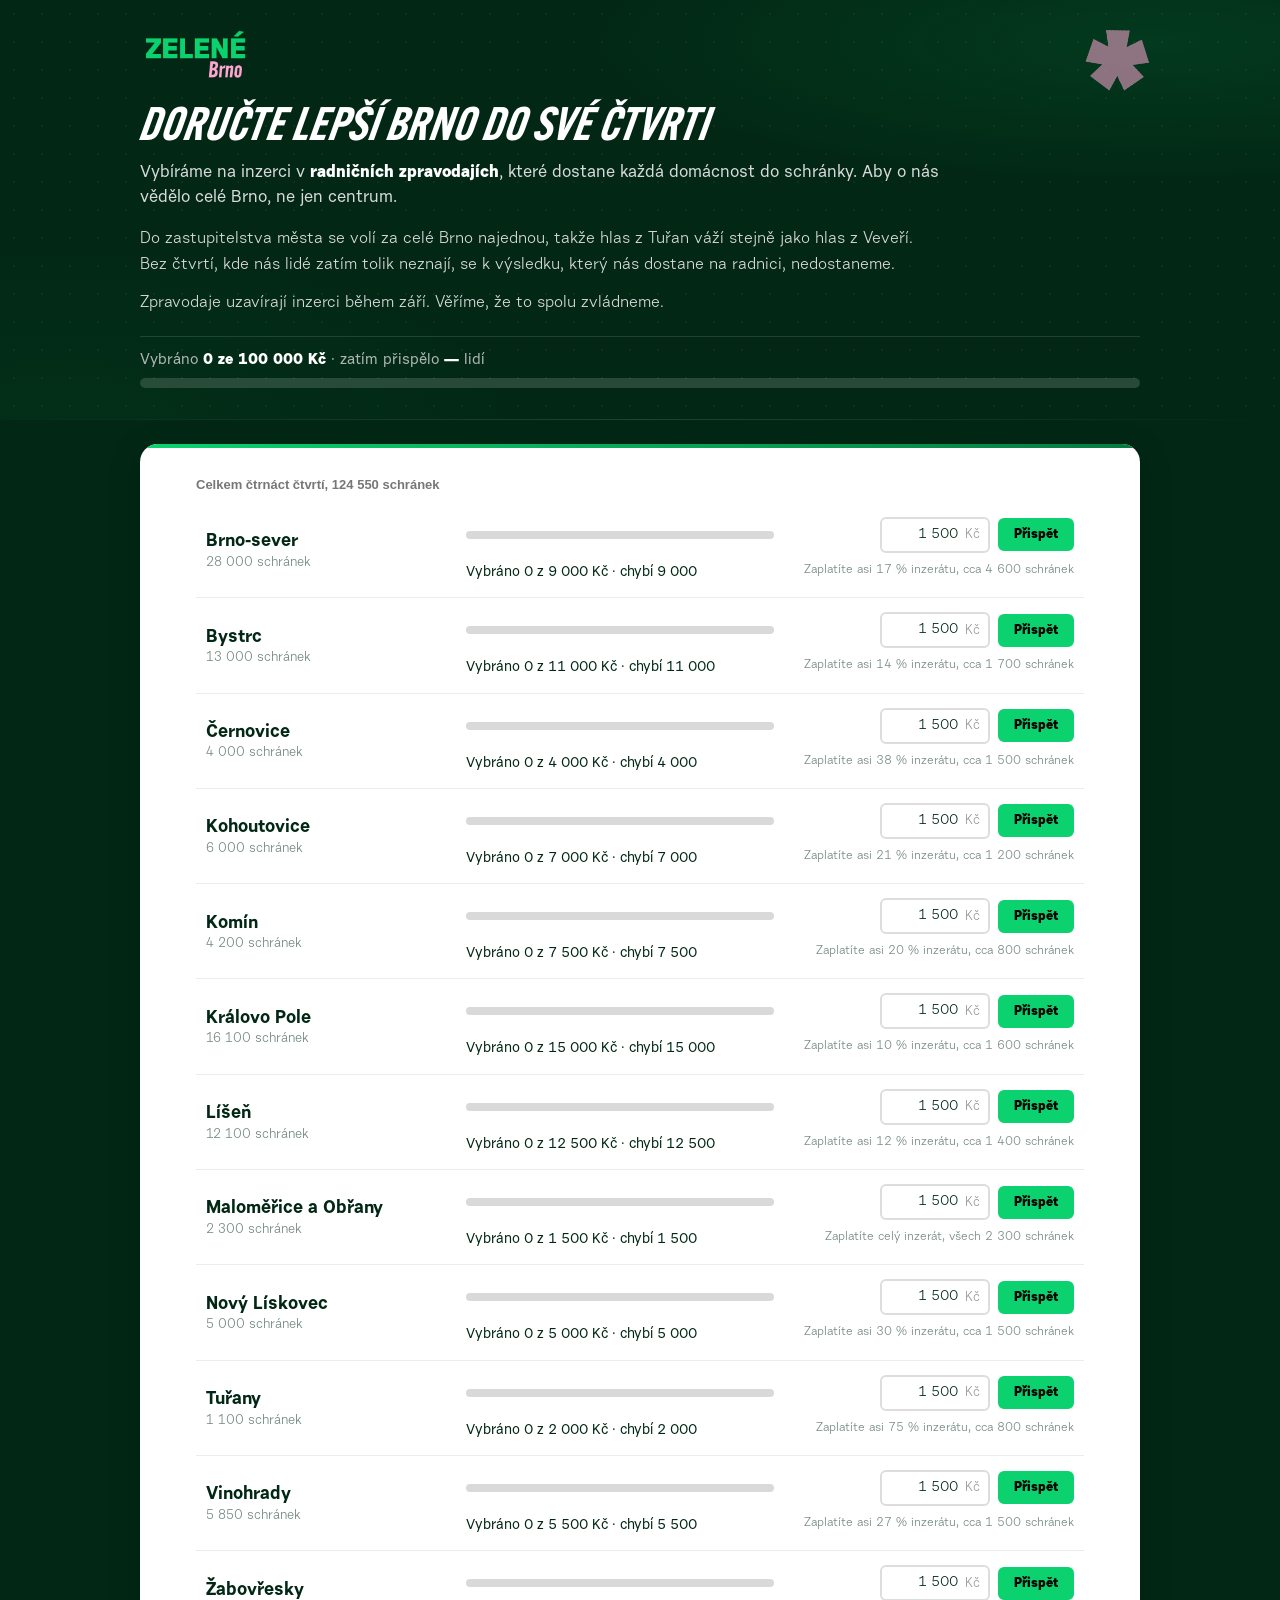
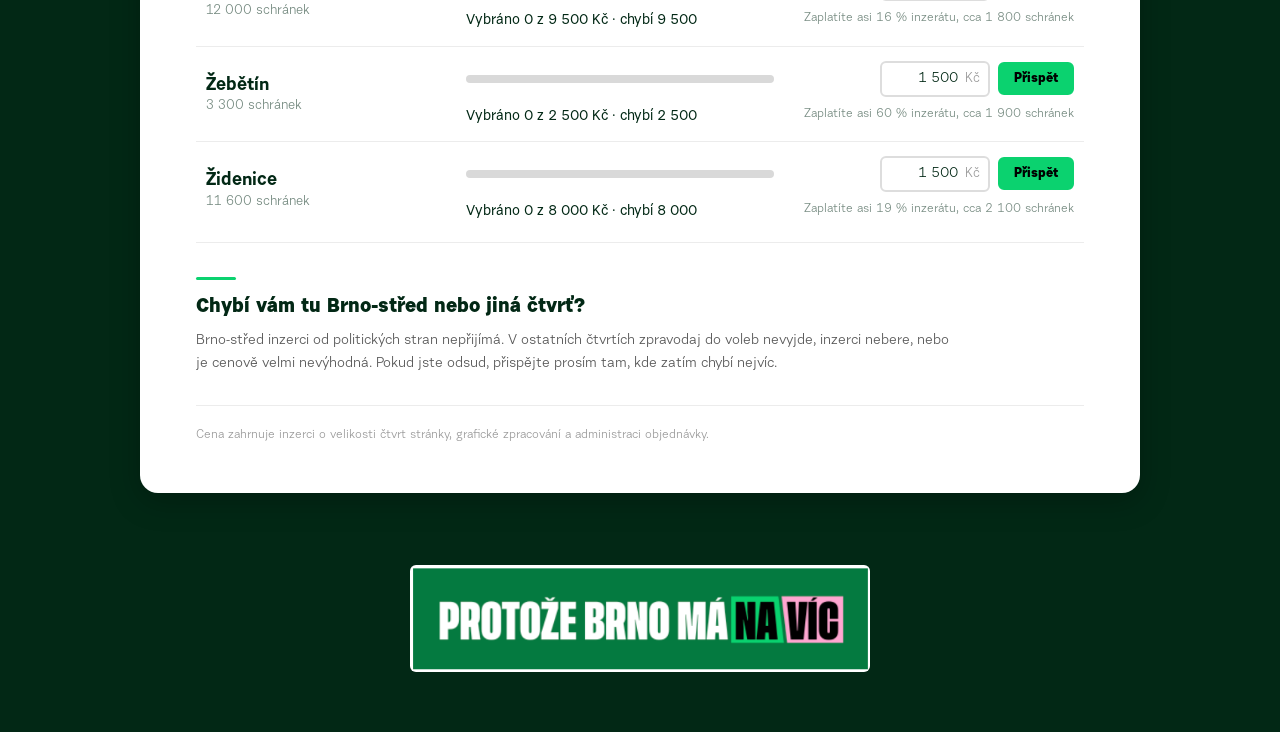
==== ctvrte.html @ e9f9b480 "ctvrte.html: přednastavit zprávu pro příjemce na "Dar pro Brno" Platí pro QR kód (pole MSG v SPD řet" ====
<!DOCTYPE html>
<html lang="cs">
<head>
<meta charset="UTF-8">
<meta name="viewport" content="width=device-width, initial-scale=1.0">
<title>Doručte lepší Brno do své čtvrti</title>
<meta name="description" content="Vybíráme na inzerci v radničních zpravodajích, aby o Zelených vědělo celé Brno, ne jen centrum. Vyberte si čtvrť a přispějte.">

<link rel="icon" type="image/png" sizes="32x32" href="assets/favicon-32.png">
<link rel="icon" type="image/png" sizes="16x16" href="assets/favicon-16.png">
<link rel="apple-touch-icon" sizes="180x180" href="assets/apple-touch-icon.png">

<meta property="og:type" content="website">
<meta property="og:locale" content="cs_CZ">
<meta property="og:site_name" content="LepsiBrno.cz">
<meta property="og:title" content="Doručte lepší Brno do své čtvrti">
<meta property="og:description" content="Vybíráme na inzerci v radničních zpravodajích, aby o nás vědělo celé Brno, ne jen centrum.">

<link rel="stylesheet" href="colors_and_type.css">
<style>
  *, *::before, *::after { box-sizing: border-box; margin: 0; padding: 0; }
  html { background: #022815; }
  body { font-family: 'UrbanGrotesk', sans-serif; background: #022815; color: #022815; overflow-x: hidden; }

  /* ============ HERO / HLAVIČKA ============ */
  .hero {
    background:
      radial-gradient(ellipse 80% 60% at 90% 10%, rgba(11,210,111,0.10) 0%, transparent 55%),
      radial-gradient(ellipse 60% 70% at 5% 100%, rgba(11,210,111,0.04) 0%, transparent 60%),
      #022815;
    color: #fff;
    position: relative; overflow: hidden;
    padding: 48px 80px 32px;
  }
  .hero::before {
    content: ''; position: absolute; inset: 0;
    background-image: radial-gradient(rgba(255,200,220,0.05) 1px, transparent 1px);
    background-size: 28px 28px;
    pointer-events: none; z-index: 0;
  }
  .hero::after {
    content: ''; position: absolute; left: 0; right: 0; bottom: 0; height: 1px;
    background: linear-gradient(90deg, transparent 0%, rgba(255,255,255,0.12) 50%, transparent 100%);
  }
  .hero-deco { position: absolute; pointer-events: none; z-index: 1; height: auto; display: block; }
  .hero-logo { width: 112px; height: auto; display: block; margin-top: -20px; margin-bottom: 16px; }
  /* Stejný princip jako na index.html: hero má větší boční padding než
     section, takže hero text sedí nad vnějším okrajem bílé karty — obsah
     karty je pak dál odsazený jejím vlastním (velkorysejším) paddingem. */
  .hero-inner { position: relative; z-index: 2; max-width: 1000px; margin: 0 auto; }

  .hero-title {
    font-family: 'SVGDEurotype', serif; font-style: italic; font-weight: 600;
    font-size: clamp(28px, 3.6vw, 50px);
    line-height: 1.1; letter-spacing: 0; color: #fff;
  }
  .hero-subtitle {
    margin-top: 14px;
    font-family: 'UrbanGrotesk', sans-serif;
    font-size: clamp(16px, 1.3vw, 20px);
    font-weight: 500; color: #d9d9d9; line-height: 1.5;
    max-width: 820px;
  }
  .hero-subtitle strong { color: #fff; font-weight: 800; }

  .total-progress-wrap {
    margin-top: 20px; padding-top: 16px;
    border-top: 1px solid rgba(255,255,255,0.12);
  }
  .total-progress-label {
    font-family: 'UrbanGrotesk', sans-serif; font-weight: 500;
    font-size: 15px; color: rgba(217,217,217,0.8);
    margin-bottom: 10px;
    font-variant-numeric: tabular-nums;
  }
  .total-progress-label strong { color: #fff; font-weight: 800; }
  .total-progress-track {
    height: 10px; background: rgba(255,255,255,0.15); border-radius: 40px; overflow: hidden;
  }
  .total-progress-fill {
    height: 100%; background: #ffa6d1; border-radius: 40px;
    width: 0%; transition: width 0.5s ease;
  }

  .narrative {
    margin-top: 16px;
    display: flex; flex-direction: column; gap: 12px;
    max-width: 800px;
  }
  .narrative p {
    font-family: 'UrbanGrotesk', sans-serif;
    font-size: 16px; line-height: 1.6; font-weight: 400;
    color: #d9d9d9;
  }
  .narrative p.narrative-cta {
    font-weight: 400; font-size: 16px; line-height: 1.6;
    color: #d9d9d9;
  }

  /* ============ SECTION / WHITE CARD ============ */
  .section { padding: 24px 40px 64px; background: transparent; }
  .section-inner {
    max-width: 1000px; margin: 0 auto;
    background: #fff; border-radius: 18px;
    padding: 32px 56px 48px;
    box-shadow: 0 8px 30px rgba(0,0,0,0.25);
    position: relative; overflow: hidden;
  }
  .section-inner::before {
    content: ''; position: absolute; top: 0; left: 0; right: 0; height: 4px;
    background: linear-gradient(90deg, #0bd26f 0%, #067a40 100%);
  }

  /* ============ DISTRICT TABLE ============ */
  .table-eyebrow {
    font-size: 13px; font-weight: 600;
    color: #777; margin-bottom: 8px;
    font-variant-numeric: tabular-nums;
  }
  .district-table { display: flex; flex-direction: column; }

  .district-row {
    display: grid;
    grid-template-columns: minmax(170px, 240px) minmax(200px, 1fr) minmax(240px, 280px);
    column-gap: 20px;
    row-gap: 4px;
    align-items: start;
    padding: 14px 10px;
    border-bottom: 1px solid #ececec;
    transition: background-color 0.2s;
  }
  .district-row:last-child { border-bottom: none; }
  .district-row.paid { background: rgba(11,210,111,0.08); }
  .district-row.selected { box-shadow: inset 3px 0 0 #022815; }

  .district-name-col { grid-column: 1; grid-row: 1 / 3; align-self: center; }
  .district-name {
    font-family: 'UrbanGrotesk', sans-serif;
    font-weight: 700; font-size: 18px; color: #022815; line-height: 1.25;
  }
  .district-mailboxes { font-size: 13px; color: rgba(2,40,21,0.55); margin-top: 2px; font-weight: 400; }

  .district-progress-col { grid-column: 2; grid-row: 1; align-self: center; }
  .district-bar-track {
    width: 100%; height: 8px; background: #d9d9d9; border-radius: 40px; overflow: hidden;
  }
  .district-bar-fill {
    height: 100%; border-radius: 40px; width: 0%;
    background: #ffa6d1;
    transition: width 0.4s ease;
  }
  .district-bar-fill.paid { background: var(--color-green); }

  .district-stat-row {
    grid-column: 2; grid-row: 2;
    padding-top: 6px;
  }
  .district-money-col {
    font-size: 14px; font-weight: 500; color: #022815; line-height: 1.45;
    font-variant-numeric: tabular-nums;
  }

  .district-action-col {
    grid-column: 3; grid-row: 1;
    display: flex; gap: 8px; justify-content: flex-end; align-items: center;
  }
  .district-input-wrap { position: relative; display: inline-flex; align-items: center; }
  .district-input {
    width: 110px; padding: 9px 30px 9px 10px;
    border: 2px solid #ddd; border-radius: 6px;
    font-size: 14px; font-family: 'UrbanGrotesk', sans-serif; color: #022815;
    text-align: right; outline: none; background: #fff;
    transition: border-color 0.2s;
    font-variant-numeric: tabular-nums;
  }
  .district-input:focus { border-color: var(--color-green); }
  .kc-suffix {
    position: absolute; right: 10px; font-size: 13px; color: #999; pointer-events: none;
  }
  .district-btn {
    background: var(--color-green); color: #000; border: 2px solid var(--color-green);
    padding: 8px 14px; border-radius: 6px;
    font-weight: 800; font-size: 13px; cursor: pointer; white-space: nowrap;
    font-family: 'UrbanGrotesk', sans-serif;
    transition: background 0.15s, opacity 0.15s;
  }
  .district-btn:hover:not(:disabled) { background: #09b060; border-color: #09b060; }
  .district-btn:disabled { opacity: 0.4; cursor: not-allowed; }
  /* Zaplacená čtvrť: tlačítko je sekundární (obrys, bez výplně), aby si
     zelená nekonkurovala sama se sebou — akce, i dokončený stav. */
  .district-btn.secondary {
    background: transparent; color: #022815; border-color: var(--color-green);
  }
  .district-btn.secondary:hover:not(:disabled) { background: rgba(11,210,111,0.1); border-color: var(--color-green); }

  .district-dynamic {
    grid-column: 3; grid-row: 2;
    font-size: 12px; line-height: 1.4; color: rgba(2,40,21,0.55);
    font-weight: 400; text-align: right; padding-top: 5px;
    min-height: 17px;
    font-variant-numeric: tabular-nums;
  }
  .district-dynamic.warn { color: #b23b3b; font-weight: 600; }

  /* ============ MISSING DISTRICTS ============ */
  .missing-block { margin-top: 6px; padding-top: 34px; border-top: 1px solid #ececec; }
  .missing-block .section-divider { width: 40px; height: 3px; background: var(--color-green); border-radius: 2px; margin: 0 0 14px; }
  .missing-block h2 {
    font-family: 'UrbanGrotesk', sans-serif; font-weight: 800; font-size: 20px;
    color: #022815; text-transform: none; letter-spacing: 0; line-height: 1.3;
    margin-bottom: 10px;
  }
  .missing-block p {
    font-size: 14px; line-height: 1.62; color: #555; font-weight: 400; max-width: 760px;
  }

  /* ============ PRICE NOTE ============ */
  .price-note {
    margin-top: 30px; padding-top: 20px; border-top: 1px solid #ececec;
    font-size: 12px; color: #999; line-height: 1.55; font-weight: 400;
  }

  /* ============ PAYMENT STEP ============ */
  #paymentView { display: none; }
  #paymentView.visible { display: block; }
  .payment-recap {
    display: flex; align-items: flex-start; justify-content: space-between; gap: 16px;
    margin-bottom: 26px; padding-bottom: 18px; border-bottom: 1px dashed #e6e6e6;
  }
  .payment-recap-text { font-size: 17px; font-weight: 600; color: #022815; line-height: 1.4; font-variant-numeric: tabular-nums; }
  .payment-recap-text strong { font-weight: 800; }
  .change-link {
    background: none; border: none; font-size: 13px; font-weight: 700; color: #067a40;
    text-decoration: underline; cursor: pointer; font-family: 'UrbanGrotesk', sans-serif;
    white-space: nowrap; flex-shrink: 0; margin-top: 2px;
  }
  .change-link:hover { color: var(--color-green); }

  .method-toggle { display: grid; grid-template-columns: 1fr 1fr; gap: 10px; margin-bottom: 26px; }
  .method-btn {
    padding: 14px 12px; border: 2px solid #e3e3e3; border-radius: 12px; background: #fff;
    cursor: pointer; font-family: inherit; font-size: 15px; font-weight: 700; color: #555;
    transition: border-color .15s, background .15s, color .15s; text-align: center;
  }
  .method-btn:hover { border-color: #bde9cd; }
  .method-btn.active { border-color: var(--color-green); background: #f0fbf5; color: #000; }
  .method-btn small { display: block; font-weight: 500; font-size: 12px; color: #888; margin-top: 3px; }

  .form-row { display: grid; grid-template-columns: 1fr 1fr; gap: 12px; margin-bottom: 12px; }
  .form-field { display: flex; flex-direction: column; gap: 4px; }
  .form-field label { font-size: 12px; font-weight: 700; color: #444; letter-spacing: 0.04em; text-transform: uppercase; }
  .form-field input {
    padding: 10px 13px; border: 2px solid #ddeee2; border-radius: 4px;
    font-size: 14px; font-family: 'UrbanGrotesk', sans-serif;
    transition: border-color 0.2s; outline: none; color: #022815; background: #fff;
  }
  .form-field input:focus { border-color: var(--color-green); }
  .form-single { margin-bottom: 12px; }

  .payment-submit {
    background: var(--color-green); color: #000; border: none;
    padding: 18px 30px; border-radius: 6px; font-size: 17px; font-weight: 800;
    cursor: pointer; font-family: 'UrbanGrotesk', sans-serif;
    box-shadow: 0 6px 20px rgba(11,210,111,0.35);
    transition: background 0.2s, transform 0.15s, box-shadow 0.2s;
    margin-top: 10px; width: 100%;
  }
  .payment-submit:hover { background: #09b060; transform: translateY(-1px); box-shadow: 0 10px 26px rgba(11,210,111,0.45); }

  .form-error {
    display: none;
    margin-top: 14px; font-size: 13px; color: #a30000; line-height: 1.55;
    background: #fff0f0; border: 1px solid #ffb3b3;
    border-radius: 6px; padding: 12px 14px;
  }
  .form-error.visible { display: block; }
  .form-error a { color: #a30000; text-decoration: underline; }

  .form-tax-note {
    margin-top: 16px;
    font-size: 13px; color: #555; line-height: 1.55;
    background: #f4fff8; border: 1px solid #d5eed8;
    border-radius: 6px; padding: 12px 14px;
  }
  .form-legal { font-size: 11px; color: #888; line-height: 1.55; margin-top: 18px; }

  /* ============ ÚSPĚŠNÁ PLATBA (PŘEVOD + QR) ============ */
  .success { display: none; }
  .success.visible { display: block; }
  .success h3 {
    font-family: 'UrbanGrotesk', sans-serif; font-weight: 800; font-size: 22px;
    color: #022815; margin-bottom: 8px;
  }
  .success-lead { font-size: 14px; color: #555; line-height: 1.55; margin-bottom: 20px; }

  .qr-wrap {
    display: flex; justify-content: center; padding: 20px;
    background: #f7f9f8; border-radius: 12px; margin-bottom: 20px;
  }
  .qr-wrap svg { width: 200px; height: 200px; display: block; }

  .payment-grid { display: grid; gap: 10px; margin-bottom: 20px; }
  .payment-row {
    display: grid; grid-template-columns: 140px 1fr auto; gap: 12px;
    align-items: center; padding: 12px 16px;
    background: #f4fff8; border-radius: 6px;
    border: 1px solid #d5eed8;
  }
  .payment-label { font-size: 11px; color: #666; text-transform: uppercase; letter-spacing: 0.08em; font-weight: 700; }
  .payment-value { font-size: 16px; font-weight: 700; color: #022815; word-break: break-all; font-variant-numeric: tabular-nums; }
  .copy-btn {
    background: #fff; border: 2px solid #d5eed8; border-radius: 4px;
    padding: 7px 12px; font-size: 11px; font-weight: 700; cursor: pointer;
    font-family: 'UrbanGrotesk', sans-serif;
    transition: all 0.18s; white-space: nowrap;
    text-transform: uppercase; letter-spacing: 0.04em;
    color: #067a40;
  }
  .copy-btn:hover, .copy-btn.copied { background: var(--color-green); border-color: var(--color-green); color: #000; }

  .instructions-note {
    background: #fff8e1; border-left: 3px solid #f5c842;
    padding: 14px 16px; border-radius: 4px;
    font-size: 13px; color: #444; line-height: 1.55;
  }
  .instructions-note strong { color: #000; }

  @media (max-width: 500px) {
    .payment-row { grid-template-columns: 1fr; gap: 6px; }
    .payment-row .copy-btn { justify-self: start; }
  }
  .form-legal a { color: #067a40; text-decoration: underline; }
  .form-legal a:hover { color: var(--color-green); }

  /* ============ REFRÉN KAMPANĚ ============ */
  .refren-wrap { background: #022815; padding: 8px 24px 56px; text-align: center; }
  .refren-wrap img { max-width: 460px; width: 100%; height: auto; border-radius: 6px; }

  /* ============ RESPONSIVE ============ */
  @media (max-width: 1024px) {
    .hero { padding: 56px 40px 36px; }
    .section { padding: 20px 40px 48px; }
  }

  /* 960px, ne 720px: mřížka řádku čtvrti (3 sloupce, min. šířka ~650px)
     by se jinak mezi 720-900px zúžila víc, než kolik potřebuje, a přetékala
     dřív, než by se stihla přepnout na skládané mobilní zobrazení. */
  @media (max-width: 960px) {
    .hero { padding: 40px 20px 24px; }
    .section { padding: 0 12px 32px; }
    .section-inner { padding: 16px 14px 20px; border-radius: 14px; }

    .district-row {
      display: flex; flex-direction: column; gap: 6px;
      padding: 14px 6px;
    }
    .district-name-col, .district-progress-col, .district-stat-row, .district-action-col, .district-dynamic {
      grid-column: unset; grid-row: unset; align-self: stretch;
    }
    .district-stat-row { padding-top: 2px; }
    .district-action-col { justify-content: flex-start; }
    .district-input { flex: 0 0 auto; width: 96px; }
    .district-btn { flex: 0 0 auto; padding: 10px 18px; }
    .district-dynamic { text-align: left; }

    .ad-word { display: none; }

    .payment-recap { flex-wrap: wrap; }
    .method-toggle { grid-template-columns: 1fr; }
    .form-row { grid-template-columns: 1fr; }
  }

  @media (min-width: 721px) {
    /* na desktopu se mobilní řádkové řazení nepoužívá, pořadí drží grid */
  }
</style>
</head>
<body>

<div id="mainView">

  <section class="hero">
    <img class="hero-deco" src="assets/hvezdicka-crop.png" alt="" style="top:6%;right:10%;width:70px;opacity:0.55;transform:rotate(-8deg)">
    <div class="hero-inner">
      <img class="hero-logo" src="assets/logo-zelene-brno-crop.png" alt="Zelené Brno">
      <h1 class="hero-title">Doručte lepší Brno do své čtvrti</h1>
      <p class="hero-subtitle">Vybíráme na inzerci v <strong>radničních zpravodajích</strong>, které dostane každá domácnost do schránky. Aby o nás vědělo celé Brno, ne jen centrum.</p>

      <div class="narrative">
        <p>Do zastupitelstva města se volí za celé Brno najednou, takže hlas z Tuřan váží stejně jako hlas z Veveří. Bez čtvrtí, kde nás lidé zatím tolik neznají, se k výsledku, který nás dostane na radnici, nedostaneme.</p>
        <p class="narrative-cta">Zpravodaje uzavírají inzerci během září. Věříme, že to spolu zvládneme.</p>
      </div>

      <div class="total-progress-wrap">
        <div class="total-progress-label">Vybráno <strong><span id="totalRaised">—</span> ze 100 000 Kč</strong> · zatím přispělo <strong id="donorCount">—</strong> lidí</div>
        <div class="total-progress-track">
          <div class="total-progress-fill" id="totalProgressFill"></div>
        </div>
      </div>
    </div>
  </section>

  <section class="section">
    <div class="section-inner">
      <p class="table-eyebrow">Celkem čtrnáct čtvrtí, <span id="totalMailboxes">—</span> schránek</p>
      <div class="district-table" id="districtTable"></div>

      <div class="missing-block">
        <div class="section-divider"></div>
        <h2>Chybí vám tu Brno-střed nebo jiná čtvrť?</h2>
        <p>Brno-střed inzerci od politických stran nepřijímá. V ostatních čtvrtích zpravodaj do voleb nevyjde, inzerci nebere, nebo je cenově velmi nevýhodná. Pokud jste odsud, přispějte prosím tam, kde zatím chybí nejvíc.</p>
      </div>

      <p class="price-note">Cena zahrnuje inzerci o velikosti čtvrt stránky, grafické zpracování a administraci objednávky.</p>
    </div>
  </section>

</div>

<div id="paymentView">
  <section class="section" style="padding-top: 0;">
    <div class="section-inner" style="max-width: 720px;">
      <div class="payment-recap">
        <p class="payment-recap-text" id="recapText">—</p>
        <button type="button" class="change-link" id="changeBtn">změnit</button>
      </div>

      <div class="method-toggle" id="methodToggle">
        <button type="button" class="method-btn active" data-method="transfer">Zaplatit převodem<small>z účtu</small></button>
        <button type="button" class="method-btn" data-method="card">Zaplatit kartou<small>přes Stripe</small></button>
      </div>

      <form id="donorForm">
        <div class="form-row">
          <div class="form-field">
            <label for="firstName">Jméno</label>
            <input id="firstName" name="firstName" required placeholder="Jméno">
          </div>
          <div class="form-field">
            <label for="lastName">Příjmení</label>
            <input id="lastName" name="lastName" required placeholder="Příjmení">
          </div>
        </div>
        <div class="form-row">
          <div class="form-field">
            <label for="birth">Datum narození</label>
            <input id="birth" name="birth" required placeholder="DD.MM.RRRR" pattern="\d{1,2}\.\d{1,2}\.\d{4}">
          </div>
          <div class="form-field">
            <label for="phone">Telefon <span style="font-weight:500;color:#999;text-transform:none;letter-spacing:0">(nepovinné)</span></label>
            <input id="phone" name="phone" type="tel" placeholder="+420 …">
          </div>
        </div>
        <div class="form-single">
          <div class="form-field">
            <label for="email">E-mail</label>
            <input id="email" name="email" type="email" required placeholder="tvuj@email.cz">
          </div>
        </div>
        <div class="form-single">
          <div class="form-field">
            <label for="street">Ulice a číslo popisné</label>
            <input id="street" name="street" required placeholder="Veveří 1234/56">
          </div>
        </div>
        <div class="form-row">
          <div class="form-field">
            <label for="city">Město</label>
            <input id="city" name="city" required placeholder="Brno">
          </div>
          <div class="form-field">
            <label for="zip">PSČ</label>
            <input id="zip" name="zip" required placeholder="602 00" pattern="\d{3} ?\d{2}">
          </div>
        </div>

        <button type="submit" class="payment-submit" id="paySubmitBtn">Zobrazit údaje k platbě →</button>

        <div class="form-error" id="formError"></div>

        <p class="form-tax-note">
          Souhrnný roční dar 1 000 Kč a vyšší si můžete odečíst od základu pro výpočet daně z příjmu.
        </p>

        <p class="form-legal">
          Strana zelených (IČ 00409740) zpracovává osobní údaje dárců na základě zákonné povinnosti evidovat dárce politických stran v souladu se zákonem č. 424/1991 Sb. Prosím, berte na vědomí, že osobní údaje v rozsahu jméno, příjmení, datum narození a obec trvalého bydliště budou zveřejněny na webových stránkách Strany zelených a Úřadu pro dohled nad hospodařením politických stran a hnutí v rámci výroční zprávy nebo zprávy o volební kampani. E-mailovou adresu a číslo telefonu zpracovává Strana zelených na základě svého oprávněného zájmu za účelem přímého marketingu a rozvoje vztahu s dárci. Proti takovému zpracování je možné vznést námitku na <a href="mailto:soukromi@zeleni.cz">soukromi@zeleni.cz</a>. Více o ochraně osobních údajů ve Straně zelených najdete na <a href="http://www.zeleni.cz/soukromi" target="_blank" rel="noopener">www.zeleni.cz/soukromi</a>.
        </p>
      </form>

      <div class="success" id="successBox">
        <h3>Díky!</h3>
        <p class="success-lead">Tady jsou tvoje platební údaje. Naskenuj QR kód přímo v bankovní aplikaci, nebo použij údaje níže ručně.</p>

        <div class="qr-wrap" id="qrWrap"><div id="qrCode"></div></div>

        <div class="payment-grid">
          <div class="payment-row">
            <span class="payment-label">Číslo účtu</span>
            <span class="payment-value" id="payAccount">—</span>
            <button class="copy-btn" data-copy-target="payAccount" type="button">Kopírovat</button>
          </div>
          <div class="payment-row">
            <span class="payment-label">Variabilní symbol</span>
            <span class="payment-value" id="payVs">—</span>
            <button class="copy-btn" data-copy-target="payVs" type="button">Kopírovat</button>
          </div>
          <div class="payment-row">
            <span class="payment-label">Částka</span>
            <span class="payment-value"><span id="payAmount">—</span> Kč</span>
            <button class="copy-btn" data-copy-target="payAmount" type="button">Kopírovat</button>
          </div>
        </div>

        <div class="instructions-note">
          Do zprávy pro příjemce napiš <strong>„Dar pro Brno"</strong> — je to zákonný požadavek.
        </div>
      </div>
    </div>
  </section>
</div>

<div class="refren-wrap">
  <img src="assets/refren-crop.png" alt="Protože Brno má na víc">
</div>

<script src="assets/qrcode.js"></script>
<script>
(function () {
  // Config — stejné API/fond/účet jako na index.html, jen jde o jednorázový
  // (ne pravidelný) dar. Společný AN tag je natvrdo v kódu podle zadání,
  // čtvrťový tag se dopočítá ze slugu jména (stejný vzor jako v mc.json).
  const API_URL = 'https://api.dary.zeleni.cz/payments';
  const FUND_ID = '57e111cd859b5a092c8c7c1a';
  const AN_URL = 'https://actionnetwork.org/api/v2/forms/bc501b67-c587-494a-bf1e-570a9f73e8f5/submissions/';
  const AN_TAG_COMMON = 'brno-2026-noviny';
  const BANK_ACCOUNT = '2400146729/2010';
  const BANK_IBAN = 'CZ5520100000002400146729';
  const CHECKOUT_URL = '/create-district-checkout.php';
  const LOG_URL = '/log-district-donation.php';
  const ERROR_CONTACT = 'kampan@zelenebrno.cz';

  const TRACKING = (function () {
    const params = new URLSearchParams(window.location.search);
    return {
      referrer: document.referrer || null,
      landing_page: window.location.href,
      utm_source: params.get('utm_source') || null,
      utm_medium: params.get('utm_medium') || null,
      utm_campaign: params.get('utm_campaign') || null,
      utm_content: params.get('utm_content') || null,
      utm_term: params.get('utm_term') || null,
    };
  })();

  // Pořadí je fixní, podle české abecedy — nikdy se nepřerovnává podle stavu.
  // "current" je 0, dokud se nenačte /stav.json (viz níže) — rozbitá tabulka
  // je horší než tabulka bez čísel, takže stránka musí fungovat i bez něj.
  const DISTRICTS = [
    { name: 'Brno-sever',            mailboxes: 28000, goal: 9000,  current: 0 },
    { name: 'Bystrc',                mailboxes: 13000, goal: 11000, current: 0 },
    { name: 'Černovice',             mailboxes: 4000,  goal: 4000,  current: 0 },
    { name: 'Kohoutovice',           mailboxes: 6000,  goal: 7000,  current: 0 },
    { name: 'Komín',                 mailboxes: 4200,  goal: 7500,  current: 0 },
    { name: 'Královo Pole',          mailboxes: 16100, goal: 15000, current: 0 },
    { name: 'Líšeň',                 mailboxes: 12100, goal: 12500, current: 0 },
    { name: 'Maloměřice a Obřany',   mailboxes: 2300,  goal: 1500,  current: 0 },
    { name: 'Nový Lískovec',         mailboxes: 5000,  goal: 5000,  current: 0 },
    { name: 'Tuřany',                mailboxes: 1100,  goal: 2000,  current: 0 },
    { name: 'Vinohrady',             mailboxes: 5850,  goal: 5500,  current: 0 },
    { name: 'Žabovřesky',            mailboxes: 12000, goal: 9500,  current: 0 },
    { name: 'Žebětín',               mailboxes: 3300,  goal: 2500,  current: 0 },
    { name: 'Židenice',              mailboxes: 11600, goal: 8000,  current: 0 },
  ];

  const MIN_DONATION = 50;
  const DEFAULT_AMOUNT = 1500;
  const amounts = DISTRICTS.map(() => DEFAULT_AMOUNT);
  let lastDistrictIndex = null;

  function formatNumber(n) {
    n = Math.round(n);
    let s = String(Math.abs(n)).replace(/\B(?=(\d{3})+(?!\d))/g, ' ');
    return (n < 0 ? '-' : '') + s;
  }

  function slug(s) {
    return s.normalize('NFD').replace(/[̀-ͯ]/g, '')
      .toLowerCase().replace(/[^a-z0-9]+/g, '-').replace(/(^-|-$)/g, '');
  }

  // Schránky: zaokrouhleno na stovky, u čísel nad tisíc klidně na půltisíce.
  // Vždy zaokrouhleno DOLŮ (nikdy nepřestřelit skutečnost) — na stovky pod
  // 5 000, na půltisíce nad tím.
  function roundMailboxes(x) {
    if (x <= 0) return 0;
    const base = x < 5000 ? 100 : 500;
    return Math.floor(x / base) * base;
  }

  function parseAmount(raw) {
    const digits = raw.replace(/[^\d]/g, '');
    return digits ? parseInt(digits, 10) : 0;
  }

  function mailboxesForAmount(d, amount) {
    return roundMailboxes((amount / d.goal) * d.mailboxes);
  }

  // mc klíč = slug jména — stejný vzor jako klíče v /data/mc.json na
  // serveru, takže se dá spárovat s /stav.json bez dalšího mapování.
  DISTRICTS.forEach(d => { d.mcKey = slug(d.name); });

  const table = document.getElementById('districtTable');

  function districtRowHTML(d, i) {
    const isPaid = d.current >= d.goal;
    const pct = Math.round((d.current / d.goal) * 100);
    const barWidth = isPaid ? 100 : Math.min(pct, 100);
    const remaining = d.goal - d.current;
    const statusText = isPaid ? ' · Zaplaceno' : ` · chybí ${formatNumber(remaining)}`;
    return `
      <div class="district-row${isPaid ? ' paid' : ''}" data-index="${i}" id="ctvrt-${slug(d.name)}">
        <div class="district-name-col">
          <div class="district-name">${d.name}</div>
          <div class="district-mailboxes">${formatNumber(d.mailboxes)} schránek</div>
        </div>

        <div class="district-progress-col">
          <div class="district-bar-track"><div class="district-bar-fill${isPaid ? ' paid' : ''}" style="width:${barWidth}%"></div></div>
        </div>

        <div class="district-stat-row">
          <div class="district-money-col">Vybráno ${formatNumber(d.current)} z ${formatNumber(d.goal)} Kč${statusText}</div>
        </div>

        <div class="district-action-col">
          <div class="district-input-wrap">
            <input class="district-input" type="text" inputmode="numeric" pattern="[0-9\\s]*"
                   value="${formatNumber(DEFAULT_AMOUNT)}"
                   aria-label="Částka daru pro čtvrť ${d.name}">
            <span class="kc-suffix">Kč</span>
          </div>
          <button class="district-btn${isPaid ? ' secondary' : ''}" type="button" aria-label="Přispět do čtvrti ${d.name}">
            <span class="btn-label">Přispět</span>
          </button>
        </div>

        <div class="district-dynamic"></div>
      </div>`;
  }

  table.innerHTML = DISTRICTS.map(districtRowHTML).join('');

  function updateDynamic(i) {
    const d = DISTRICTS[i];
    const row = table.querySelector(`.district-row[data-index="${i}"]`);
    const btn = row.querySelector('.district-btn');
    const btnLabel = btn.querySelector('.btn-label');
    const dynEl = row.querySelector('.district-dynamic');
    const amount = amounts[i];

    if (!amount || amount <= 0) {
      dynEl.textContent = '';
      dynEl.classList.remove('warn');
      btn.disabled = true;
      btnLabel.textContent = 'Zadejte částku';
      return;
    }

    btnLabel.textContent = 'Přispět';

    if (amount < MIN_DONATION) {
      dynEl.textContent = 'Minimální dar je 50 Kč';
      dynEl.classList.add('warn');
      btn.disabled = true;
      return;
    }

    btn.disabled = false;
    dynEl.classList.remove('warn');

    const isPaid = d.current >= d.goal;
    if (isPaid) {
      dynEl.textContent = 'Zaplaceno, dar použijeme tam, kde chybí';
      return;
    }

    const remaining = d.goal - d.current;
    if (amount >= d.goal) {
      dynEl.textContent = `Zaplatíte celý inzerát, všech ${formatNumber(d.mailboxes)} schránek`;
    } else if (amount >= remaining) {
      dynEl.textContent = 'Doplatíte zbytek inzerátu';
    } else {
      const pct = Math.round((amount / d.goal) * 100);
      const boxes = mailboxesForAmount(d, amount);
      dynEl.innerHTML = `Zaplatíte asi ${pct} %<span class="ad-word"> inzerátu</span>, cca ${formatNumber(boxes)} schránek`;
    }
  }

  table.addEventListener('input', (e) => {
    if (!e.target.matches('.district-input')) return;
    const row = e.target.closest('.district-row');
    const i = Number(row.dataset.index);
    const value = parseAmount(e.target.value);
    amounts[i] = value;
    e.target.value = value ? formatNumber(value) : '';
    updateDynamic(i);
  });

  table.addEventListener('click', (e) => {
    const btn = e.target.closest('.district-btn');
    if (!btn || btn.disabled) return;
    const row = btn.closest('.district-row');
    const i = Number(row.dataset.index);
    openPayment(i);
  });

  DISTRICTS.forEach((_, i) => updateDynamic(i));

  // Cíl a počet schránek jsou statické (z konfigurace), takže se dají
  // spočítat hned. "Vybráno" a počet dárců čekají na /stav.json.
  const totalGoal = DISTRICTS.reduce((sum, d) => sum + d.goal, 0);
  const totalMailboxes = DISTRICTS.reduce((sum, d) => sum + d.mailboxes, 0);
  document.getElementById('totalMailboxes').textContent = formatNumber(totalMailboxes);

  // Aktualizuje bar/text jednoho řádku podle d.current, beze změny toho, co
  // uživatel případně už napsal do pole s částkou.
  function updateRowStatus(i) {
    const d = DISTRICTS[i];
    const row = table.querySelector(`.district-row[data-index="${i}"]`);
    if (!row) return;
    const isPaid = d.current >= d.goal;
    const pct = Math.round((d.current / d.goal) * 100);
    const barWidth = isPaid ? 100 : Math.min(pct, 100);
    const remaining = d.goal - d.current;
    const statusText = isPaid ? ' · Zaplaceno' : ` · chybí ${formatNumber(remaining)}`;

    row.classList.toggle('paid', isPaid);
    const barFill = row.querySelector('.district-bar-fill');
    barFill.classList.toggle('paid', isPaid);
    barFill.style.width = barWidth + '%';
    row.querySelector('.district-money-col').textContent =
      `Vybráno ${formatNumber(d.current)} z ${formatNumber(d.goal)} Kč${statusText}`;
    row.querySelector('.district-btn').classList.toggle('secondary', isPaid);
    updateDynamic(i);
  }

  function renderTotals() {
    const totalRaised = DISTRICTS.reduce((sum, d) => sum + d.current, 0);
    document.getElementById('totalRaised').textContent = formatNumber(totalRaised);
    document.getElementById('totalProgressFill').style.width =
      Math.min(100, totalGoal ? (totalRaised / totalGoal) * 100 : 0) + '%';
  }
  renderTotals();

  // Načtení /stav.json — jedinkrát při načtení stránky, dál se během
  // návštěvy nic netahá. Když se nenačte, stránka zůstává s cíli
  // z konfigurace a prázdnými bary (current zůstává 0) — rozbitá tabulka
  // by byla horší než tabulka bez čísel.
  //
  // Výjimka z cache: návrat z platby kartou (Stripe redirect na
  // ?dar=1) načte stav.json znovu s náhodným parametrem, ať dárce
  // hned vidí svůj příspěvek v baru své čtvrti.
  (function loadStav() {
    const cameBackFromPayment = new URLSearchParams(window.location.search).get('dar') === '1';
    const url = cameBackFromPayment ? `/stav.json?t=${Date.now()}` : '/stav.json';
    fetch(url, { cache: cameBackFromPayment ? 'no-store' : 'default' })
      .then(r => r.ok ? r.json() : null)
      .then(applyStav)
      .catch(() => { /* necháme cíle z konfigurace a prázdné bary */ });
  })();

  function applyStav(stav) {
    if (!stav || typeof stav !== 'object' || !stav.mc) return;
    DISTRICTS.forEach((d, i) => {
      const s = stav.mc[d.mcKey];
      if (s && typeof s.vybrano === 'number') {
        d.current = s.vybrano;
        updateRowStatus(i);
      }
    });
    if (stav.celkem) {
      if (typeof stav.celkem.vybrano === 'number') {
        // Celkem počítáme ze čtvrtí (renderTotals), ale kdyby /stav.json
        // obsahoval i čtvrť, kterou frontend nezná, použijeme raději jeho
        // vlastní součet — je autoritativní.
        document.getElementById('totalRaised').textContent = formatNumber(stav.celkem.vybrano);
        document.getElementById('totalProgressFill').style.width =
          Math.min(100, totalGoal ? (stav.celkem.vybrano / totalGoal) * 100 : 0) + '%';
      }
      if (typeof stav.celkem.darcu === 'number') {
        document.getElementById('donorCount').textContent = formatNumber(stav.celkem.darcu);
      }
    } else {
      renderTotals();
    }
  }

  // ============ PLATBA ============
  // Platební část se objeví až po kliknutí na Přispět u konkrétní čtvrti —
  // do té doby zůstává skrytá. Zůstává ale na stejné stránce (žádný přechod
  // na novou stránku), jen se k ní plynule doscrolluje.
  const paymentView = document.getElementById('paymentView');
  const recapText = document.getElementById('recapText');
  const changeBtn = document.getElementById('changeBtn');
  const donorForm = document.getElementById('donorForm');
  const successBox = document.getElementById('successBox');
  const errorBox = document.getElementById('formError');
  const submitBtn = document.getElementById('paySubmitBtn');
  const originalBtnHTML = submitBtn.innerHTML;

  function describeContribution(d, amount) {
    const amountStr = `<strong>${formatNumber(amount)} Kč</strong>`;
    const isPaid = d.current >= d.goal;
    if (isPaid) {
      return `Váš dar ve výši ${amountStr} pro <strong>${d.name}</strong> použijeme tam, kde inzerce ještě chybí.`;
    }
    const remaining = d.goal - d.current;
    if (amount >= d.goal) {
      return `Váš dar ve výši ${amountStr} zaplatí celý inzerát pro <strong>${d.name}</strong> — všech <strong>${formatNumber(d.mailboxes)} schránek</strong>.`;
    }
    if (amount >= remaining) {
      return `Váš dar ve výši ${amountStr} doplatí zbytek inzerátu pro <strong>${d.name}</strong>.`;
    }
    const boxes = mailboxesForAmount(d, amount);
    return `Váš dar ve výši ${amountStr} přispěje na inzerát do <strong>cca ${formatNumber(boxes)} schránek</strong> pro <strong>${d.name}</strong>.`;
  }

  function openPayment(i) {
    lastDistrictIndex = i;
    const d = DISTRICTS[i];
    recapText.innerHTML = describeContribution(d, amounts[i]);
    errorBox.classList.remove('visible');
    successBox.classList.remove('visible');
    donorForm.style.display = '';
    table.querySelectorAll('.district-row.selected').forEach(r => r.classList.remove('selected'));
    const rowEl = table.querySelector(`.district-row[data-index="${i}"]`);
    if (rowEl) rowEl.classList.add('selected');
    paymentView.classList.add('visible');
    paymentView.scrollIntoView({ behavior: 'smooth', block: 'start' });
  }

  changeBtn.addEventListener('click', () => {
    paymentView.classList.remove('visible');
    table.querySelectorAll('.district-row.selected').forEach(r => r.classList.remove('selected'));
    if (lastDistrictIndex !== null) {
      const d = DISTRICTS[lastDistrictIndex];
      const el = document.getElementById('ctvrt-' + slug(d.name));
      if (el) el.scrollIntoView({ behavior: 'smooth', block: 'center' });
    }
  });

  // Přepínač platební metody
  const methodBtns = document.querySelectorAll('.method-btn');
  let paymentMethod = 'transfer';
  methodBtns.forEach(b => {
    b.addEventListener('click', () => {
      paymentMethod = b.dataset.method;
      methodBtns.forEach(x => x.classList.toggle('active', x === b));
      submitBtn.innerHTML = paymentMethod === 'card'
        ? 'Zaplatit kartou →'
        : 'Zobrazit údaje k platbě →';
    });
  });

  // SPD ("QR Platba") — český standard pro QR platební kódy, viz Česká
  // bankovní asociace. Vyžaduje IBAN uvnitř pole ACC, ne číslo účtu ve
  // tvaru předčíslí-číslo/kód banky.
  function renderQr(amount, vs) {
    const spd = `SPD*1.0*ACC:${BANK_IBAN}*AM:${amount.toFixed(2)}*CC:CZK*X-VS:${vs}*MSG:Dar pro Brno`;
    const qr = qrcode(0, 'M');
    qr.addData(spd);
    qr.make();
    document.getElementById('qrCode').innerHTML = qr.createSvgTag(5);
  }

  function collectDonor() {
    return {
      type: 'person',
      name: document.getElementById('firstName').value.trim(),
      surname: document.getElementById('lastName').value.trim(),
      birth: document.getElementById('birth').value.trim(),
      email: document.getElementById('email').value.trim(),
      mobile: document.getElementById('phone').value.trim(),
      address: document.getElementById('street').value.trim(),
      city: document.getElementById('city').value.trim(),
      zip: document.getElementById('zip').value.trim(),
    };
  }

  donorForm.addEventListener('submit', async (e) => {
    e.preventDefault();
    errorBox.classList.remove('visible');

    if (lastDistrictIndex === null) return;
    const d = DISTRICTS[lastDistrictIndex];
    const amount = amounts[lastDistrictIndex];
    if (!amount || amount < MIN_DONATION) return; // tlačítko by v tu chvíli mělo být disabled

    const donor = collectDonor();

    // ---- Platba kartou -> Stripe Checkout (jednorázová platba) --------------
    if (paymentMethod === 'card') {
      submitBtn.disabled = true;
      submitBtn.innerHTML = 'Přesměrovávám na platební bránu…';
      try {
        const resp = await fetch(CHECKOUT_URL, {
          method: 'POST',
          headers: { 'Content-Type': 'application/json' },
          body: JSON.stringify({ mc: d.mcKey, amount, donor, tracking: TRACKING }),
        });
        if (!resp.ok) throw new Error('HTTP ' + resp.status);
        const data = await resp.json();
        if (!data.url) throw new Error('Chybí platební URL');
        window.location.href = data.url;
      } catch (err) {
        console.error('Checkout error:', err);
        submitBtn.disabled = false;
        submitBtn.innerHTML = originalBtnHTML;
        errorBox.innerHTML = 'Platbu kartou se nepodařilo zahájit. Zkuste to prosím znovu, nebo nás kontaktujte na <a href="mailto:' + ERROR_CONTACT + '">' + ERROR_CONTACT + '</a>.';
        errorBox.classList.add('visible');
      }
      return;
    }

    // ---- Platba převodem -----------------------------------------------------
    // Pořadí stejné jako u hlavního darovacího toku na index.html: log
    // (dary.jsonl) a Action Network se odpálí spolu bez čekání, teprve
    // pak se čeká na VS z API dary.zeleni.cz.
    (function logDonation() {
      fetch(LOG_URL, {
        method: 'POST',
        headers: { 'Content-Type': 'application/json' },
        body: JSON.stringify({ mc: d.mcKey, amount, method: 'prevod', donor }),
        keepalive: true,
      })
        .then(() => fetch(`/stav.json?t=${Date.now()}`, { cache: 'no-store' }))
        .then(r => r.ok ? r.json() : null)
        .then(applyStav)
        .catch(err => console.warn('Log/refresh dárcovství selhal:', err));
    })();

    (function submitToActionNetwork() {
      const tags = [AN_TAG_COMMON, AN_TAG_COMMON + '-' + d.mcKey];
      const anBody = {
        person: {
          given_name: donor.name,
          family_name: donor.surname,
          email_addresses: [{ address: donor.email }],
          phone_numbers: donor.mobile ? [{ number: donor.mobile }] : undefined,
          postal_addresses: [{
            address_lines: donor.address ? [donor.address] : undefined,
            locality: donor.city,
            postal_code: donor.zip,
            country: 'CZ',
          }],
          custom_fields: {
            datum_narozeni: donor.birth,
            castka_daru: amount,
            mc: d.mcKey,
            mc_nazev: d.name,
            zpusob_platby: 'prevod',
            utm_source: TRACKING.utm_source,
            utm_medium: TRACKING.utm_medium,
            utm_campaign: TRACKING.utm_campaign,
            utm_content: TRACKING.utm_content,
            utm_term: TRACKING.utm_term,
          },
        },
        'action_network:referrer_data': {
          source: TRACKING.utm_source || 'lepsibrno.cz',
          referrer: TRACKING.referrer,
          website: TRACKING.landing_page,
        },
        add_tags: tags,
        triggers: { autoresponse: { enabled: false } },
      };
      fetch(AN_URL, {
        method: 'POST',
        headers: { 'Content-Type': 'application/json' },
        body: JSON.stringify(anBody),
        keepalive: true,
      }).catch(err => console.warn('Action Network submit failed:', err));
    })();

    const payload = {
      fund: FUND_ID,
      donor,
      payment: { method: 'transfer', amount, periodical: false },
    };

    submitBtn.disabled = true;
    submitBtn.innerHTML = 'Odesílám…';

    try {
      const resp = await fetch(API_URL, {
        method: 'POST',
        headers: { 'Content-Type': 'application/json' },
        body: JSON.stringify(payload),
      });
      if (!resp.ok) throw new Error('HTTP ' + resp.status);
      const data = await resp.json();
      const vs = data.vs || '—';

      document.getElementById('payAccount').textContent = BANK_ACCOUNT;
      document.getElementById('payVs').textContent = vs;
      document.getElementById('payAmount').textContent = formatNumber(amount);
      if (vs !== '—') renderQr(amount, vs);

      donorForm.style.display = 'none';
      successBox.classList.add('visible');
      successBox.scrollIntoView({ behavior: 'smooth', block: 'start' });
    } catch (err) {
      console.error('Submit error:', err);
      submitBtn.disabled = false;
      submitBtn.innerHTML = originalBtnHTML;
      errorBox.innerHTML = 'Něco se pokazilo. Zkuste to prosím znovu, nebo nás kontaktujte na <a href="mailto:' + ERROR_CONTACT + '">' + ERROR_CONTACT + '</a>.';
      errorBox.classList.add('visible');
    }
  });

  // Kopírování platebních údajů do schránky
  document.querySelectorAll('.copy-btn').forEach(btn => {
    btn.addEventListener('click', async () => {
      const target = document.getElementById(btn.dataset.copyTarget);
      if (!target) return;
      const text = target.textContent.trim();
      try {
        await navigator.clipboard.writeText(text);
      } catch {
        const ta = document.createElement('textarea');
        ta.value = text; document.body.appendChild(ta); ta.select();
        document.execCommand('copy'); ta.remove();
      }
      const orig = btn.textContent;
      btn.textContent = 'Zkopírováno ✓';
      btn.classList.add('copied');
      setTimeout(() => { btn.textContent = orig; btn.classList.remove('copied'); }, 1600);
    });
  });
})();
</script>

</body>
</html>
---- colors_and_type.css ----
/* ============================================================
   Zelení Brno 2026 — Design System
   colors_and_type.css
   ============================================================ */

/* ── Fonts ────────────────────────────────────────────────── */
@font-face {
  font-family: 'TuskerGrotesk';
  src: url('fonts/TuskerGrotesk-5700Bold.woff2') format('woff2');
  font-weight: 700;
  font-style: normal;
}

@font-face {
  font-family: 'SVGDEurotype';
  src: url('fonts/SVGD-Eurotype-Soft-Demi.otf') format('opentype');
  font-weight: 600;
  font-style: normal;
}

@font-face {
  font-family: 'UrbanGrotesk';
  src: url('fonts/Urban-Grotesk-Regular.otf') format('opentype');
  font-weight: 400;
  font-style: normal;
}

@font-face {
  font-family: 'UrbanGrotesk';
  src: url('fonts/Urban-Grotesk-Medium.otf') format('opentype');
  font-weight: 500;
  font-style: normal;
}

@font-face {
  font-family: 'UrbanGrotesk';
  src: url('fonts/Urban-Grotesk-Semibold.otf') format('opentype');
  font-weight: 600;
  font-style: normal;
}

@font-face {
  font-family: 'UrbanGrotesk';
  src: url('fonts/Urban-Grotesk-Bold.otf') format('opentype');
  font-weight: 700;
  font-style: normal;
}

@font-face {
  font-family: 'UrbanGrotesk';
  src: url('fonts/Urban-Grotesk-Black.otf') format('opentype');
  font-weight: 900;
  font-style: normal;
}

/* ── Base Color Tokens ────────────────────────────────────── */
:root {
  --color-green:       #0bd26f;
  --color-pink:        #ffa6d1;
  --color-gray:        #d9d9d9;
  --color-black:       #000000;
  --color-white:       #ffffff;

  --color-green-dark:  #067a40;   /* gradient end */
  --color-green-mid:   #09b060;   /* hover state */

  /* Gradient */
  --gradient-primary:  linear-gradient(160deg, #0bd26f 0%, #067a40 100%);

  /* Semantic */
  --color-bg:          var(--color-white);
  --color-bg-dark:     var(--color-black);
  --color-bg-green:    var(--color-green);
  --color-fg:          var(--color-black);
  --color-fg-on-green: var(--color-black);
  --color-fg-on-dark:  var(--color-white);
  --color-accent:      var(--color-green);
  --color-accent-soft: var(--color-pink);
  --color-muted:       var(--color-gray);

  /* Decorative shape colors */
  --color-deco-primary: var(--color-pink);   /* 75% usage */
  --color-deco-secondary: var(--color-gray); /* 25% usage */
}

/* ── Base Typography Tokens ───────────────────────────────── */
:root {
  /* Font families */
  --font-display:    'TuskerGrotesk', sans-serif;
  --font-italic:     'SVGDEurotype', serif;
  --font-ui-heavy:   'UrbanGrotesk', sans-serif;
  --font-ui:         'UrbanGrotesk', sans-serif;

  /* Font weights */
  --fw-regular:   400;
  --fw-medium:    500;
  --fw-semibold:  600;
  --fw-bold:      700;
  --fw-black:     900;

  /* TuskerGrotesk rules */
  --display-transform:  uppercase;
  --display-spacing:    0.02em;

  /* Base scale (at 1080px canvas width) */
  --fs-hero-title:      50px;
  --fs-hero-subtitle:   26px;
  --fs-content-title:   36px;
  --fs-content-body:    26px;
  --fs-quote:           26px;
  --fs-quote-author:    16px;
  --fs-quote-role:      13px;
  --fs-stat-number:     80px;
  --fs-stat-unit:       26px;
  --fs-stat-desc:       26px;
  --fs-cta:             60px;
  --fs-cta-url:         26px;
  --fs-image-title:     38px;
  --fs-image-caption:   16px;
  --fs-ba-title:        32px;
  --fs-ba-label:        16px;
}

/* ── Semantic Typography Styles ───────────────────────────── */

/* H1 — hero display title */
h1, .h1 {
  font-family: var(--font-display);
  font-weight: var(--fw-bold);
  font-size: var(--fs-hero-title);
  text-transform: var(--display-transform);
  letter-spacing: var(--display-spacing);
  line-height: 1.0;
  color: var(--color-fg);
}

/* H2 — section/content title */
h2, .h2 {
  font-family: var(--font-display);
  font-weight: var(--fw-bold);
  font-size: var(--fs-content-title);
  text-transform: var(--display-transform);
  letter-spacing: var(--display-spacing);
  line-height: 1.05;
  color: var(--color-fg);
}

/* H3 — name/secondary heading */
h3, .h3 {
  font-family: var(--font-ui-heavy);
  font-weight: var(--fw-black);
  font-size: 22px;
  line-height: 1.1;
  color: var(--color-fg);
}

/* Body copy */
p, .body {
  font-family: var(--font-ui);
  font-weight: var(--fw-semibold);
  font-size: var(--fs-content-body);
  line-height: 1.45;
  color: var(--color-fg);
}

/* Quote */
.quote {
  font-family: var(--font-italic);
  font-weight: var(--fw-semibold);
  font-size: var(--fs-quote);
  font-style: italic;
  line-height: 1.4;
}

/* UI label */
.label {
  font-family: var(--font-ui);
  font-weight: var(--fw-bold);
  font-size: 14px;
  letter-spacing: 0.01em;
}

/* Caption */
.caption {
  font-family: var(--font-italic);
  font-weight: var(--fw-semibold);
  font-size: var(--fs-image-caption);
  font-style: italic;
}

/* Stat number */
.stat-number {
  font-family: var(--font-display);
  font-weight: var(--fw-bold);
  font-size: var(--fs-stat-number);
  text-transform: var(--display-transform);
  letter-spacing: var(--display-spacing);
  line-height: 1.0;
}

/* CTA */
.cta-text {
  font-family: var(--font-display);
  font-weight: var(--fw-bold);
  font-size: var(--fs-cta);
  text-transform: var(--display-transform);
  letter-spacing: var(--display-spacing);
}

/* ── Export Canvas Sizes ──────────────────────────────────── */
:root {
  --canvas-ig-portrait-w: 1080px;
  --canvas-ig-portrait-h: 1350px;
  --canvas-ig-square-w:   1080px;
  --canvas-ig-square-h:   1080px;
  --canvas-ig-stories-w:  1080px;
  --canvas-ig-stories-h:  1920px;
  --canvas-facebook-w:    1920px;
  --canvas-facebook-h:    1005px;
}

/* ── Spacing & Layout Tokens ──────────────────────────────── */
:root {
  --space-xs:   8px;
  --space-sm:   16px;
  --space-md:   24px;
  --space-lg:   40px;
  --space-xl:   64px;
  --space-2xl:  96px;

  --radius-sm:  4px;
  --radius-md:  8px;
  --radius-lg:  16px;
  --radius-pill: 999px;

  /* Logo sizing */
  --logo-w: 16%;  /* of canvas width */
}
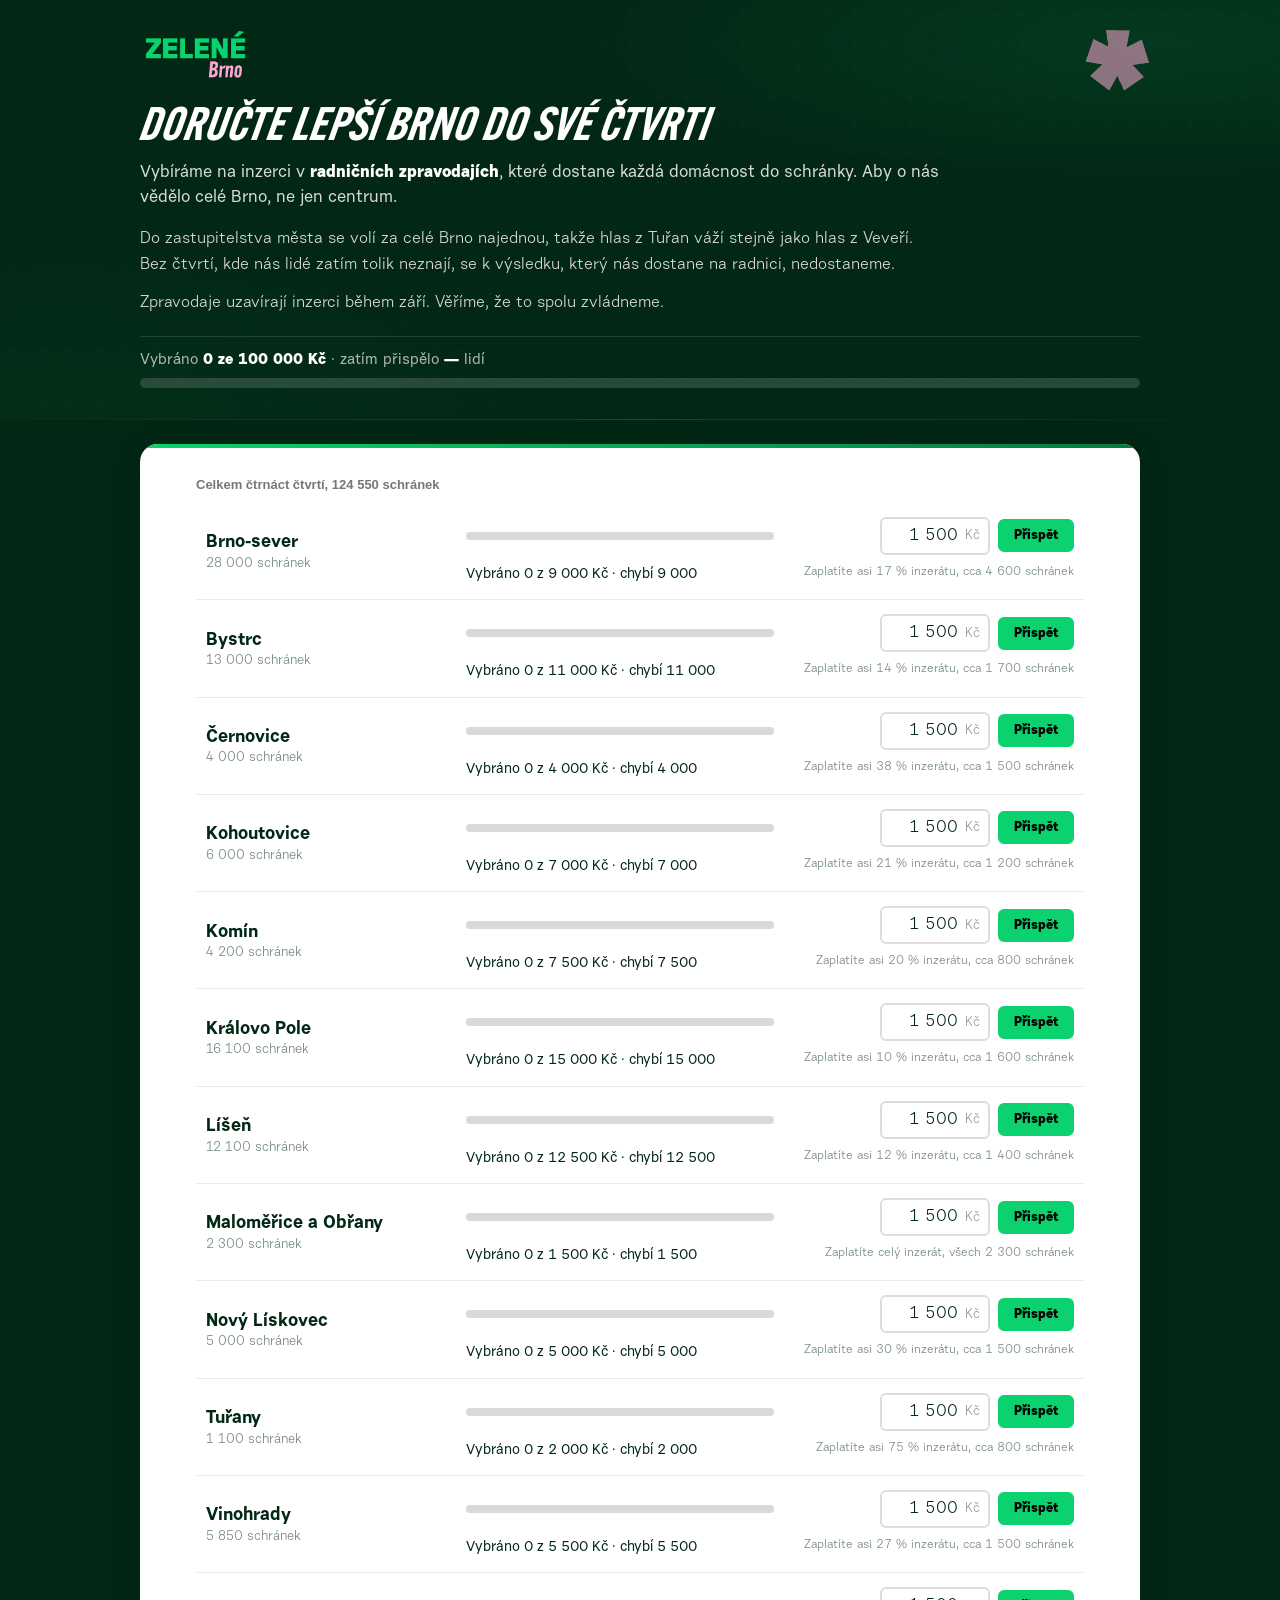
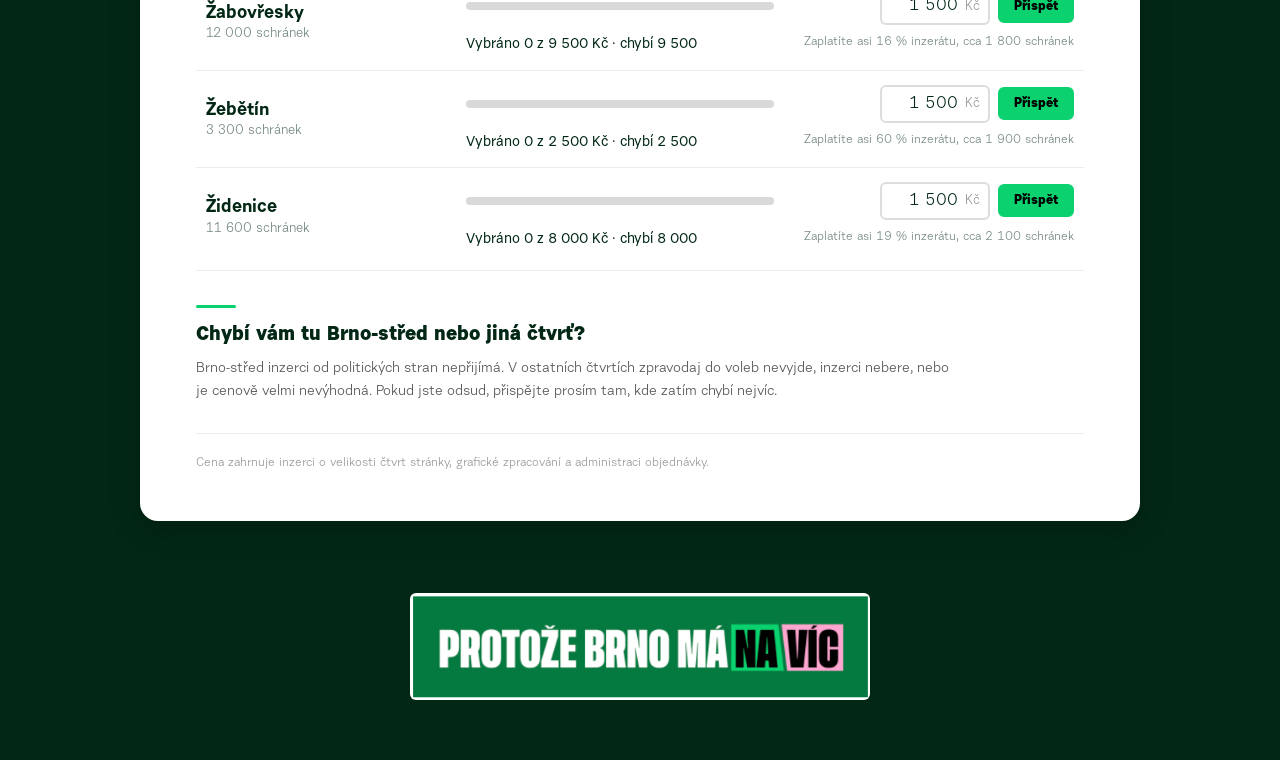
==== commit 42058713: "ctvrte.html: font-size 16px u všech inputů (iOS Safari auto-zoom) Vstupní pole měla 14px, což pod iO" ====
--- a/ctvrte.html
+++ b/ctvrte.html
@@ -168,7 +168,9 @@
   .district-input {
     width: 110px; padding: 9px 30px 9px 10px;
     border: 2px solid #ddd; border-radius: 6px;
-    font-size: 14px; font-family: 'UrbanGrotesk', sans-serif; color: #022815;
+    /* 16px, ne méně — pod 16px iOS Safari při kliknutí do pole stránku
+       automaticky přiblíží a po odkliknutí se nemusí spolehlivě vrátit. */
+    font-size: 16px; font-family: 'UrbanGrotesk', sans-serif; color: #022815;
     text-align: right; outline: none; background: #fff;
     transition: border-color 0.2s;
     font-variant-numeric: tabular-nums;
@@ -227,7 +229,10 @@
     display: flex; align-items: flex-start; justify-content: space-between; gap: 16px;
     margin-bottom: 26px; padding-bottom: 18px; border-bottom: 1px dashed #e6e6e6;
   }
-  .payment-recap-text { font-size: 17px; font-weight: 600; color: #022815; line-height: 1.4; font-variant-numeric: tabular-nums; }
+  .payment-recap-text {
+    font-size: 17px; font-weight: 600; color: #022815; line-height: 1.4; font-variant-numeric: tabular-nums;
+    flex: 1; min-width: 0;
+  }
   .payment-recap-text strong { font-weight: 800; }
   .change-link {
     background: none; border: none; font-size: 13px; font-weight: 700; color: #067a40;
@@ -238,6 +243,7 @@
 
   .method-toggle { display: grid; grid-template-columns: 1fr 1fr; gap: 10px; margin-bottom: 26px; }
   .method-btn {
+    min-width: 0; box-sizing: border-box;
     padding: 14px 12px; border: 2px solid #e3e3e3; border-radius: 12px; background: #fff;
     cursor: pointer; font-family: inherit; font-size: 15px; font-weight: 700; color: #555;
     transition: border-color .15s, background .15s, color .15s; text-align: center;
@@ -247,11 +253,13 @@
   .method-btn small { display: block; font-weight: 500; font-size: 12px; color: #888; margin-top: 3px; }
 
   .form-row { display: grid; grid-template-columns: 1fr 1fr; gap: 12px; margin-bottom: 12px; }
-  .form-field { display: flex; flex-direction: column; gap: 4px; }
+  .form-field { display: flex; flex-direction: column; gap: 4px; min-width: 0; }
   .form-field label { font-size: 12px; font-weight: 700; color: #444; letter-spacing: 0.04em; text-transform: uppercase; }
   .form-field input {
+    width: 100%; box-sizing: border-box;
     padding: 10px 13px; border: 2px solid #ddeee2; border-radius: 4px;
-    font-size: 14px; font-family: 'UrbanGrotesk', sans-serif;
+    /* 16px, ne méně — stejný důvod jako u .district-input (iOS Safari zoom). */
+    font-size: 16px; font-family: 'UrbanGrotesk', sans-serif;
     transition: border-color 0.2s; outline: none; color: #022815; background: #fff;
   }
   .form-field input:focus { border-color: var(--color-green); }
@@ -359,7 +367,7 @@
     }
     .district-stat-row { padding-top: 2px; }
     .district-action-col { justify-content: flex-start; }
-    .district-input { flex: 0 0 auto; width: 96px; }
+    .district-input { flex: 0 0 auto; width: 108px; }
     .district-btn { flex: 0 0 auto; padding: 10px 18px; }
     .district-dynamic { text-align: left; }
 
@@ -594,7 +602,9 @@
   function roundMailboxes(x) {
     if (x <= 0) return 0;
     const base = x < 5000 ? 100 : 500;
-    return Math.floor(x / base) * base;
+    // Nikdy neukázat 0 u platného daru (≥ 50 Kč) — u malých částek by
+    // zaokrouhlení dolů jinak spadlo na 0 a působilo by to jako chyba.
+    return Math.max(base, Math.floor(x / base) * base);
   }
 
   function parseAmount(raw) {
@@ -705,6 +715,14 @@
     amounts[i] = value;
     e.target.value = value ? formatNumber(value) : '';
     updateDynamic(i);
+  });
+
+  // Klik/tab do pole označí celou předvyplněnou částku, ať ji první
+  // napsaná číslice rovnou přepíše — bez rizika, že hodnota zmizí, jen
+  // když se tam uživatel podívá a nic nenapíše (na rozdíl od mazání).
+  table.addEventListener('focusin', (e) => {
+    if (!e.target.matches('.district-input')) return;
+    e.target.select();
   });
 
   table.addEventListener('click', (e) => {
